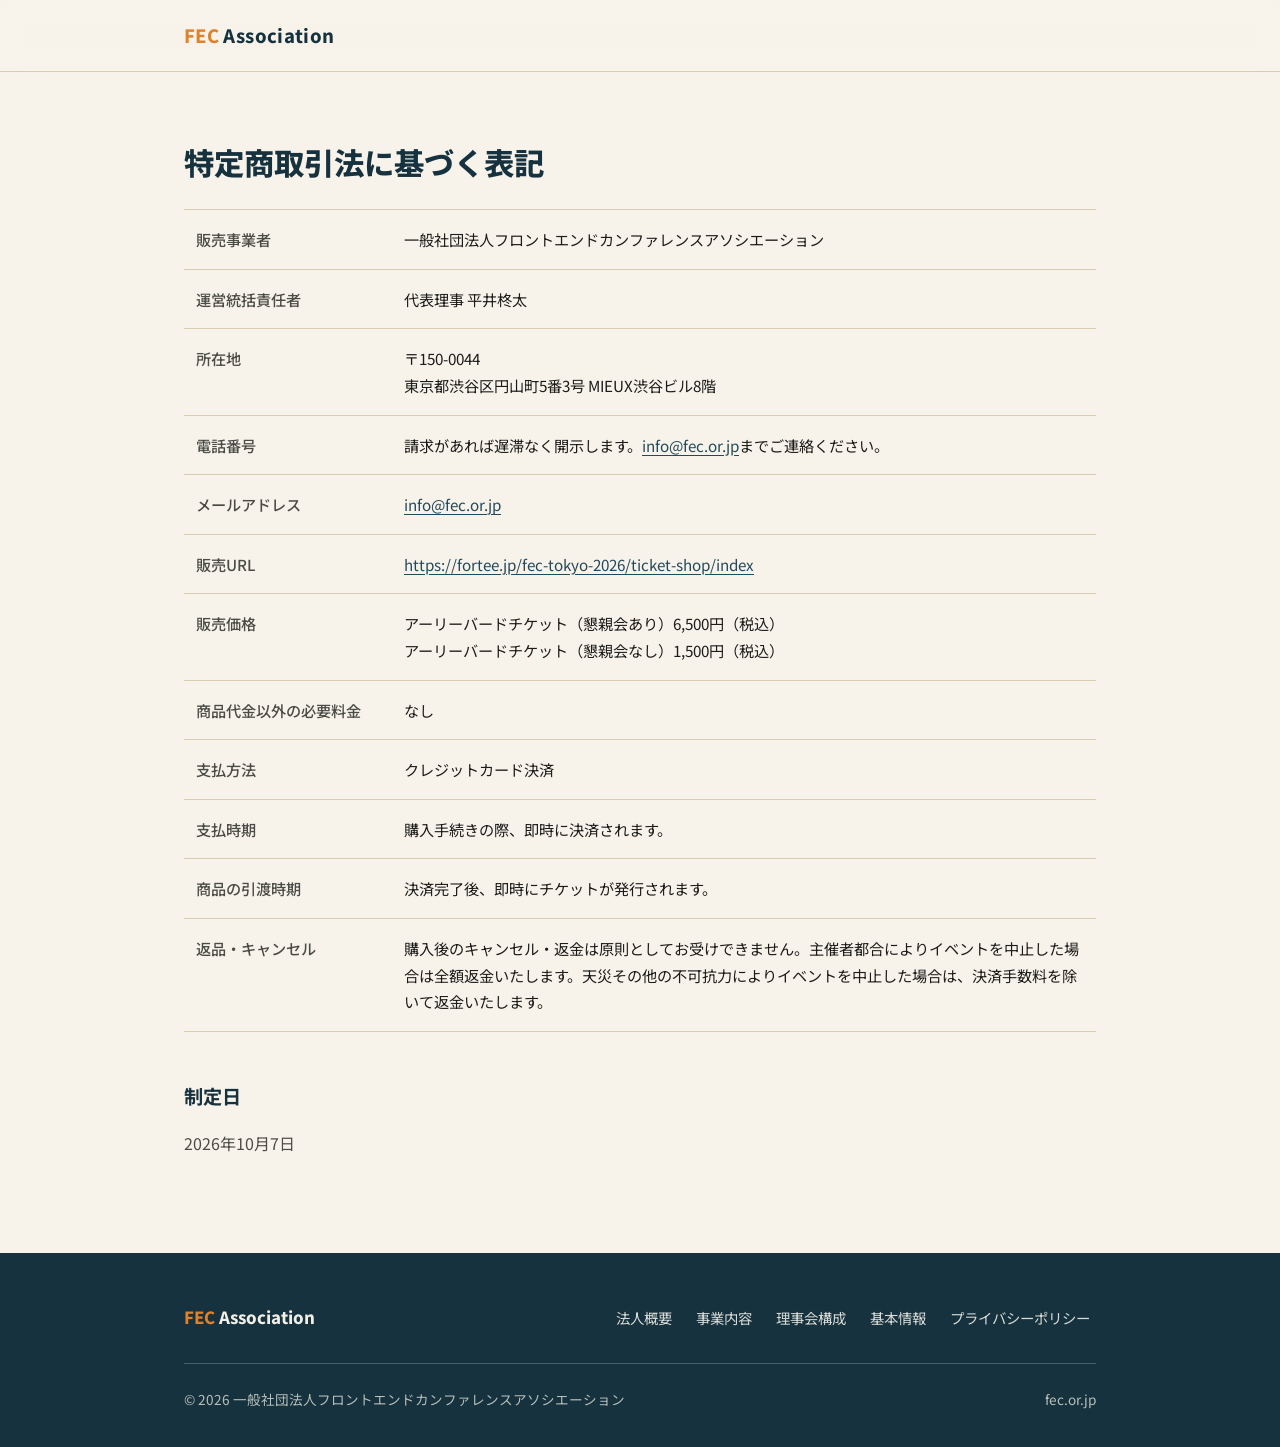
==== tokushoho/index.html @ ec1f245d "feat: 特定商取引法に基づく表記ページを追加 Claude-Session: https://claude.ai/code/session_01P4a1M5ZoJkzk1EMT51Tewt" ====
<!DOCTYPE html>
<html lang="ja">
<head>
<meta charset="UTF-8">
<meta name="viewport" content="width=device-width, initial-scale=1.0">
<title>特定商取引法に基づく表記 | 一般社団法人フロントエンドカンファレンスアソシエーション</title>
<meta name="description" content="一般社団法人フロントエンドカンファレンスアソシエーションの特定商取引法に基づく表記。">
<link rel="stylesheet" href="../style.css">
</head>
<body>

<a class="skip-link" href="#main">本文へスキップ</a>

<header>
  <div class="wrap">
    <a class="logo" href="https://fec.or.jp/" aria-label="公式サイトへ戻る"><span>FEC</span> Association</a>
  </div>
</header>

<main id="main">

<section class="profile policy" aria-labelledby="policy-title">
  <div class="wrap">
    <h1 id="policy-title">特定商取引法に基づく表記</h1>

    <dl>
      <div class="row">
        <dt>販売事業者</dt>
        <dd>一般社団法人フロントエンドカンファレンスアソシエーション</dd>
      </div>
      <div class="row">
        <dt>運営統括責任者</dt>
        <dd>代表理事 平井柊太</dd>
      </div>
      <div class="row">
        <dt>所在地</dt>
        <dd>〒150-0044<br>東京都渋谷区円山町5番3号 MIEUX渋谷ビル8階</dd>
      </div>
      <div class="row">
        <dt>電話番号</dt>
        <dd>請求があれば遅滞なく開示します。<a href="mailto:info@fec.or.jp">info@fec.or.jp</a>までご連絡ください。</dd>
      </div>
      <div class="row">
        <dt>メールアドレス</dt>
        <dd><a href="mailto:info@fec.or.jp">info@fec.or.jp</a></dd>
      </div>
      <div class="row">
        <dt>販売URL</dt>
        <dd><a href="https://fortee.jp/fec-tokyo-2026/ticket-shop/index">https://fortee.jp/fec-tokyo-2026/ticket-shop/index</a></dd>
      </div>
      <div class="row">
        <dt>販売価格</dt>
        <dd>アーリーバードチケット（懇親会あり）6,500円（税込）<br>アーリーバードチケット（懇親会なし）1,500円（税込）</dd>
      </div>
      <div class="row">
        <dt>商品代金以外の必要料金</dt>
        <dd>なし</dd>
      </div>
      <div class="row">
        <dt>支払方法</dt>
        <dd>クレジットカード決済</dd>
      </div>
      <div class="row">
        <dt>支払時期</dt>
        <dd>購入手続きの際、即時に決済されます。</dd>
      </div>
      <div class="row">
        <dt>商品の引渡時期</dt>
        <dd>決済完了後、即時にチケットが発行されます。</dd>
      </div>
      <div class="row">
        <dt>返品・キャンセル</dt>
        <dd>購入後のキャンセル・返金は原則としてお受けできません。主催者都合によりイベントを中止した場合は全額返金いたします。天災その他の不可抗力によりイベントを中止した場合は、決済手数料を除いて返金いたします。</dd>
      </div>
    </dl>

    <div class="prose">
      <h2>制定日</h2>
      <p>2026年10月7日</p>
    </div>
  </div>
</section>

</main>

<footer>
  <div class="wrap">
    <div class="footer-main">
      <div class="footer-logo"><span>FEC</span> Association</div>
      <nav aria-label="フッターナビゲーション">
        <ul>
          <li><a href="https://fec.or.jp/#about">法人概要</a></li>
          <li><a href="https://fec.or.jp/#purpose">事業内容</a></li>
          <li><a href="https://fec.or.jp/#board">理事会構成</a></li>
          <li><a href="https://fec.or.jp/#profile">基本情報</a></li>
          <li><a href="https://fec.or.jp/privacy.html">プライバシーポリシー</a></li>
        </ul>
      </nav>
    </div>
    <div class="footer-meta">
      <div>&copy; 2026 一般社団法人フロントエンドカンファレンスアソシエーション</div>
      <div>fec.or.jp</div>
    </div>
  </div>
</footer>

</body>
</html>
---- style.css ----
@import url("https://fonts.googleapis.com/css2?family=Noto+Sans+JP:wght@400;500;700;800&display=swap");

:root {
  --font-sans: "Noto Sans JP", sans-serif;
  --primary: #16323f;
  --primary-soft: #23495a;
  --accent: #e0812c;
  /* 小さめテキスト用のアクセント。--surface / --surface-alt 上で WCAG AA (4.5:1) を満たす */
  --accent-text: #9a520d;
  --surface: #f7f3ea;
  --surface-alt: #eee6d3;
  --text: #1c1c1a;
  --text-soft: #4c4c47;
  --border: #d8cdb3;
  --max-width: 960px;
  --header-height: 72px;
}

* {
  box-sizing: border-box;
}

html {
  scroll-behavior: smooth;
}

@media (prefers-reduced-motion: reduce) {
  html {
    scroll-behavior: auto;
  }
}

body {
  margin: 0;
  background: var(--surface);
  color: var(--text);
  font-family: var(--font-sans);
  line-height: 1.75;
  font-size: 16px;
}

h1, h2, h3 {
  font-family: var(--font-sans);
  color: var(--primary);
  margin: 0;
}

a {
  color: var(--primary-soft);
}

:focus-visible {
  outline: 2px solid var(--primary);
  outline-offset: 3px;
  border-radius: 2px;
}

.wrap {
  max-width: var(--max-width);
  margin: 0 auto;
  padding: 0 24px;
}

.prose {
  color: var(--text-soft);
  max-width: 60ch;
}

.prose p {
  margin: 0;
}

.prose p + p {
  margin-top: 1em;
}

.visually-hidden {
  position: absolute;
  width: 1px;
  height: 1px;
  margin: -1px;
  padding: 0;
  overflow: hidden;
  clip: rect(0 0 0 0);
  white-space: nowrap;
  border: 0;
}

.skip-link {
  position: absolute;
  top: 8px;
  left: 8px;
  z-index: 100;
  padding: 10px 18px;
  background: var(--primary);
  color: #fff;
  text-decoration: none;
  font-size: 0.9rem;
  border-radius: 4px;
  transform: translateY(calc(-100% - 16px));
}

.skip-link:focus {
  transform: none;
}

/* header */
header {
  position: sticky;
  top: 0;
  z-index: 50;
  min-height: var(--header-height);
  display: flex;
  align-items: center;
  background: rgba(247, 243, 234, 0.92);
  backdrop-filter: blur(8px);
  -webkit-backdrop-filter: blur(8px);
  border-bottom: 1px solid var(--border);
}

header .wrap {
  width: 100%;
  display: flex;
  justify-content: space-between;
  align-items: center;
  flex-wrap: wrap;
  gap: 8px 12px;
  padding-top: 12px;
  padding-bottom: 12px;
}

.logo {
  font-family: var(--font-sans);
  font-weight: 800;
  font-size: 1.15rem;
  letter-spacing: 0.02em;
  color: var(--primary);
  text-decoration: none;
}

.logo span {
  color: var(--accent);
}

nav ul {
  list-style: none;
  display: flex;
  flex-wrap: wrap;
  gap: 4px 8px;
  margin: 0;
  padding: 0;
  font-size: 0.9rem;
}

header nav a {
  display: inline-block;
  padding: 6px 10px;
  text-decoration: none;
  color: var(--text-soft);
  border-radius: 4px;
}

header nav a:hover,
header nav a[aria-current] {
  color: var(--primary);
  background: var(--surface-alt);
}

/* アンカー移動時に固定ヘッダーへ隠れないようにする */
section[id] {
  scroll-margin-top: calc(var(--header-height) + 16px);
}

/* section heading system */
.section-head {
  margin-bottom: 32px;
}

.section-head .label {
  display: block;
  font-size: 0.8rem;
  letter-spacing: 0.16em;
  color: var(--accent-text);
  font-weight: 700;
}

.section-head h2 {
  font-size: 1.7rem;
  font-weight: 800;
  margin-top: 8px;
  padding-bottom: 14px;
  border-bottom: 1px solid var(--border);
  position: relative;
}

.section-head h2::after {
  content: "";
  position: absolute;
  left: 0;
  bottom: -1px;
  width: 48px;
  height: 2px;
  background: var(--accent);
}

/* hero */
.hero {
  padding: 88px 0 72px;
}

.hero .eyebrow {
  display: inline-block;
  font-size: 0.8rem;
  letter-spacing: 0.18em;
  color: var(--accent-text);
  font-weight: 700;
  margin-bottom: 18px;
}

.hero h1 {
  font-size: clamp(1.6rem, 6.4vw, 3.2rem);
  font-weight: 800;
  line-height: 1.45;
  max-width: 22ch;
}

/* 文節単位で改行させ、小書き文字などでの不自然な折り返しを防ぐ */
.hero h1 span {
  display: inline-block;
}

.hero p {
  margin-top: 28px;
  max-width: 46ch;
  color: var(--text-soft);
  font-size: 1.05rem;
}

/* about */
.about {
  padding: 40px 0 96px;
}

.about .wrap {
  display: grid;
  grid-template-columns: 1fr 1.4fr;
  gap: 48px;
  align-items: start;
}

.about .section-head {
  margin-bottom: 0;
}

/* purpose list */
.purpose {
  padding: 72px 0;
  background: var(--surface-alt);
  border-top: 1px solid var(--border);
  border-bottom: 1px solid var(--border);
}

.purpose .sub {
  color: var(--text-soft);
  margin: -16px 0 40px;
}

.purpose ol {
  list-style: none;
  margin: 0;
  padding: 0;
  counter-reset: item;
}

.purpose li {
  counter-increment: item;
  display: flex;
  gap: 20px;
  padding: 18px 0;
  border-bottom: 1px solid var(--border);
}

.purpose li:last-child {
  border-bottom: none;
}

.purpose li::before {
  content: counter(item, decimal-leading-zero);
  font-family: var(--font-sans);
  font-weight: 700;
  color: var(--accent-text);
  font-size: 1.05rem;
  flex-shrink: 0;
  width: 2.4em;
}

.purpose li span {
  color: var(--text-soft);
}

/* board */
.board {
  padding: 88px 0 64px;
}

table {
  width: 100%;
  border-collapse: collapse;
}

th, td {
  text-align: left;
  padding: 16px 12px;
  border-bottom: 1px solid var(--border);
  font-size: 0.95rem;
}

th {
  color: var(--text-soft);
  font-weight: 500;
  width: 10em;
  vertical-align: top;
}

/* profile */
.profile {
  padding: 48px 0 96px;
}

.profile dl {
  margin: 0;
}

.profile .row {
  display: grid;
  grid-template-columns: 10em 1fr;
  gap: 16px;
  padding: 16px 12px;
  border-bottom: 1px solid var(--border);
}

.profile dt {
  color: var(--text-soft);
  font-weight: 500;
  font-size: 0.95rem;
}

.profile dd {
  margin: 0;
  font-size: 0.95rem;
  color: var(--text);
}

.profile dd a {
  color: var(--primary-soft);
  text-underline-offset: 3px;
}

/* policy */
.policy {
  padding: 64px 0 96px;
}

.policy h1 {
  font-size: 1.9rem;
  font-weight: 800;
  padding-bottom: 20px;
  border-bottom: 1px solid var(--border);
}

/* 長い項目名が折り返されないよう、ラベル列を広げる */
.policy .row {
  grid-template-columns: 12em 1fr;
}

.policy h2 {
  font-size: 1.2rem;
  font-weight: 700;
  margin-top: 48px;
  margin-bottom: 16px;
}

/* footer */
footer {
  background: var(--primary);
  color: #d9dcd6;
  padding: 48px 0 36px;
  font-size: 0.85rem;
}

.footer-main {
  display: flex;
  justify-content: space-between;
  align-items: baseline;
  flex-wrap: wrap;
  gap: 16px;
  padding-bottom: 28px;
  margin-bottom: 24px;
  border-bottom: 1px solid rgba(217, 220, 214, 0.25);
}

.footer-logo {
  font-family: var(--font-sans);
  font-weight: 800;
  font-size: 1.05rem;
  color: #f2efe6;
}

.footer-logo span {
  color: var(--accent);
}

footer nav ul {
  gap: 4px 12px;
}

footer nav a {
  display: inline-block;
  padding: 4px 6px;
  color: #d9dcd6;
  text-decoration: none;
}

footer nav a:hover {
  color: #fff;
  text-decoration: underline;
  text-underline-offset: 3px;
}

.footer-meta {
  display: flex;
  justify-content: space-between;
  flex-wrap: wrap;
  gap: 12px;
  color: #b8bfb9;
}

/* responsive */
@media (max-width: 720px) {
  .about .wrap {
    grid-template-columns: 1fr;
    gap: 24px;
  }

  .profile .row {
    grid-template-columns: 1fr;
    gap: 4px;
  }

  th {
    width: 7em;
  }
}
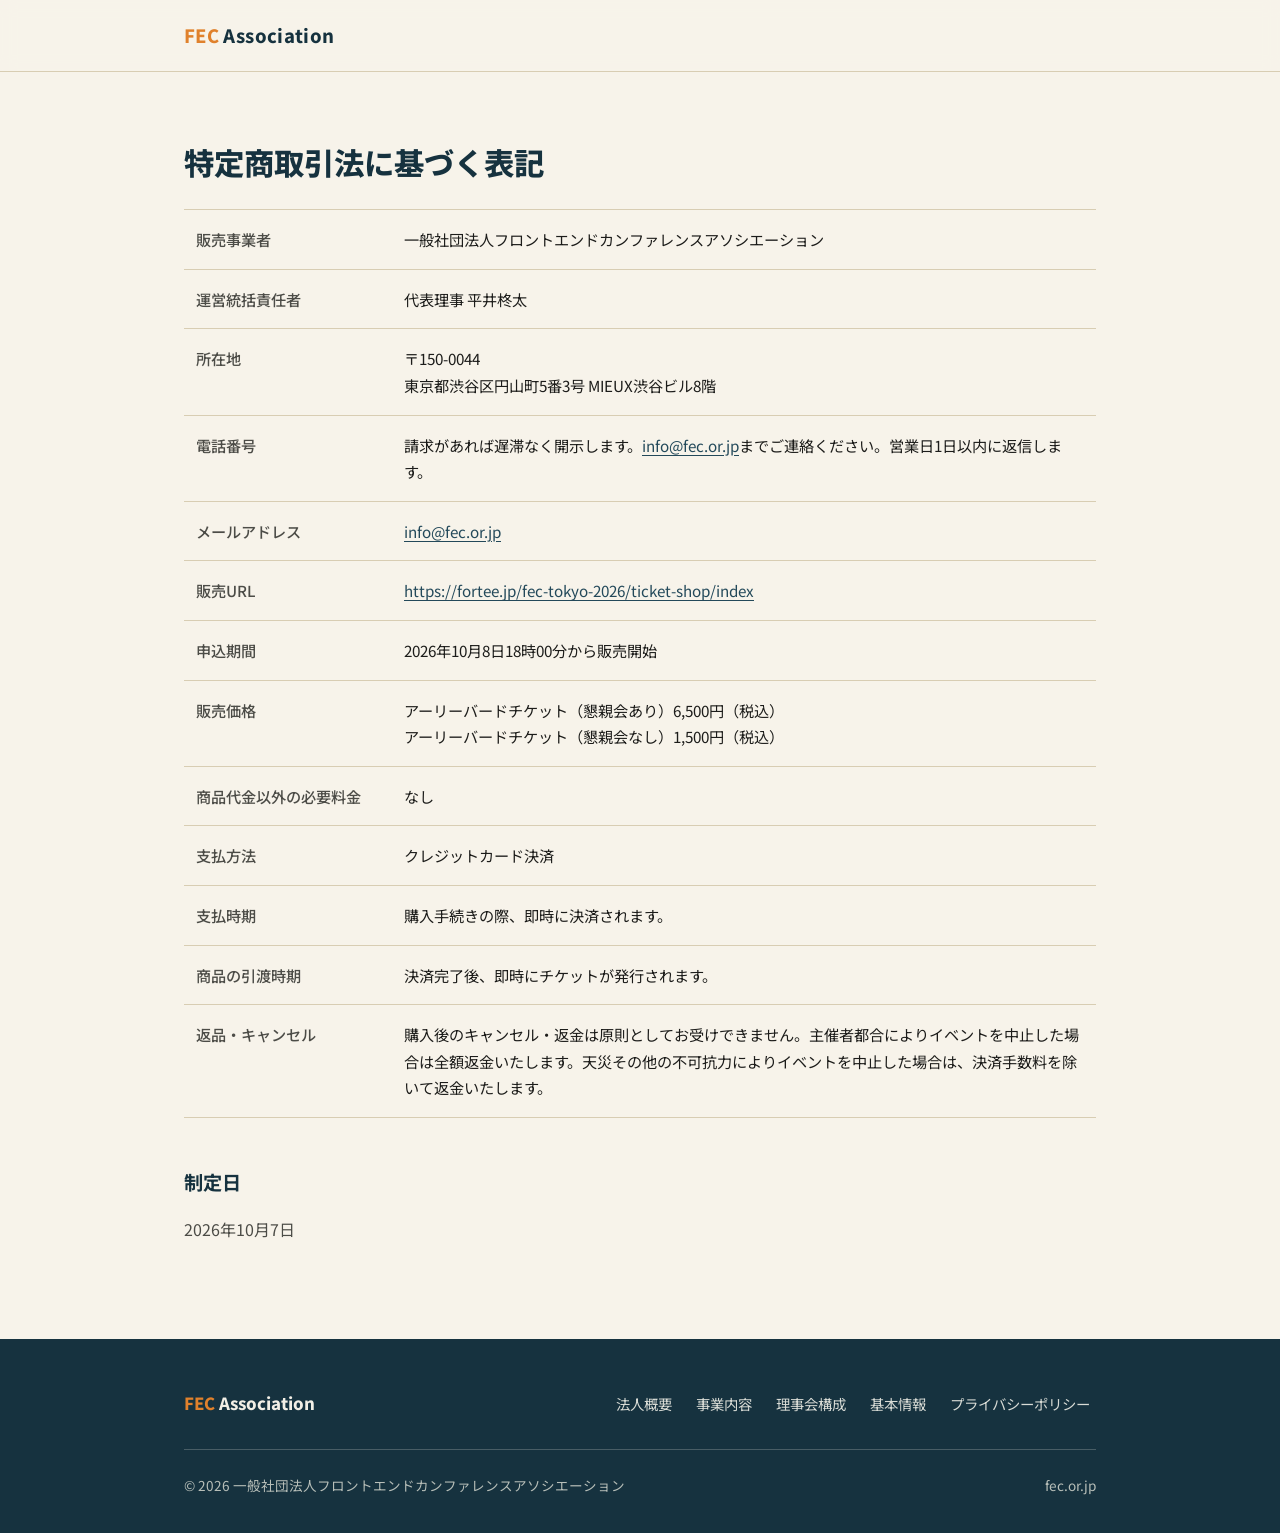
==== commit 1de20955: "fix: 特定商取引法表記に申込期間を追加し電話番号の請求時開示の対応期限を明記 Claude-Session: https://claude.ai/code/session_01P4a1M5ZoJk" ====
--- a/tokushoho/index.html
+++ b/tokushoho/index.html
@@ -38,7 +38,7 @@
       </div>
       <div class="row">
         <dt>電話番号</dt>
-        <dd>請求があれば遅滞なく開示します。<a href="mailto:info@fec.or.jp">info@fec.or.jp</a>までご連絡ください。</dd>
+        <dd>請求があれば遅滞なく開示します。<a href="mailto:info@fec.or.jp">info@fec.or.jp</a>までご連絡ください。営業日1日以内に返信します。</dd>
       </div>
       <div class="row">
         <dt>メールアドレス</dt>
@@ -47,6 +47,10 @@
       <div class="row">
         <dt>販売URL</dt>
         <dd><a href="https://fortee.jp/fec-tokyo-2026/ticket-shop/index">https://fortee.jp/fec-tokyo-2026/ticket-shop/index</a></dd>
+      </div>
+      <div class="row">
+        <dt>申込期間</dt>
+        <dd>2026年10月8日18時00分から販売開始</dd>
       </div>
       <div class="row">
         <dt>販売価格</dt>
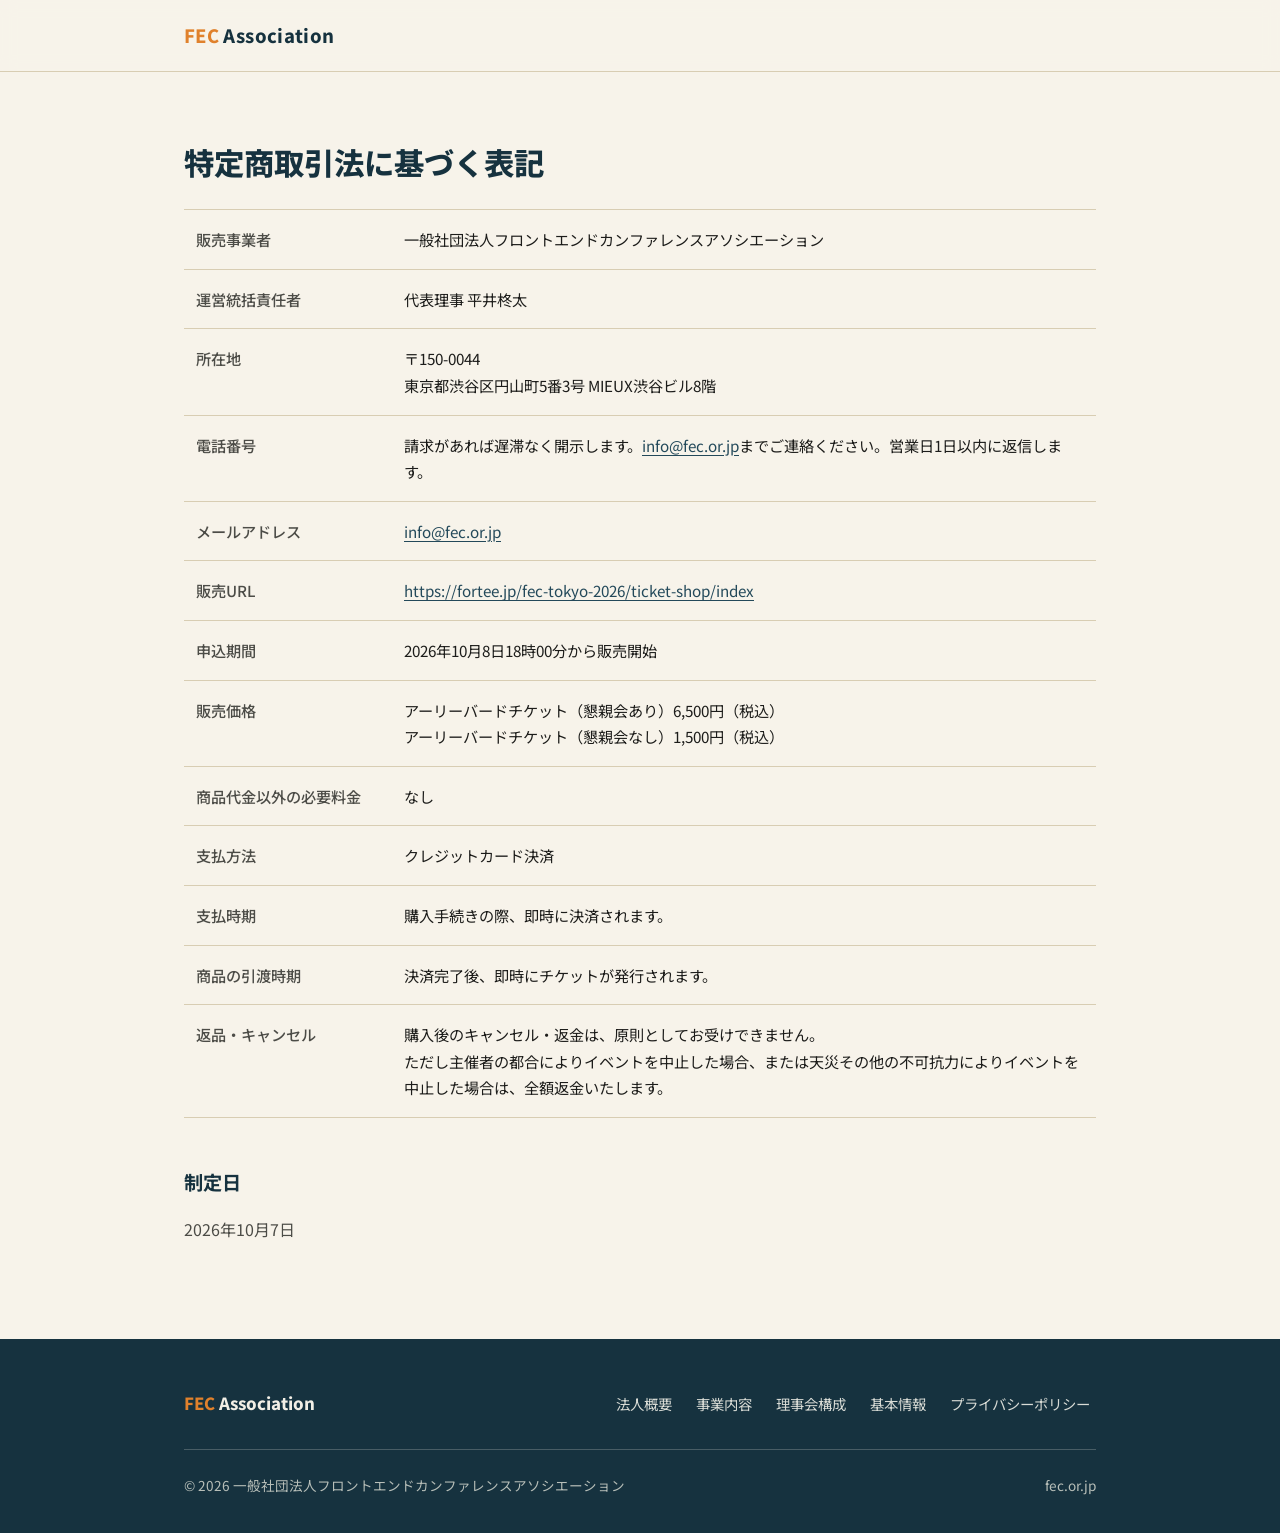
==== commit b51373cf: "fix: 特定商取引法表記の返品・キャンセル文言を更新し不可抗力による中止時も全額返金に変更 Claude-Session: https://claude.ai/code/session_01Goaq" ====
--- a/tokushoho/index.html
+++ b/tokushoho/index.html
@@ -74,7 +74,7 @@
       </div>
       <div class="row">
         <dt>返品・キャンセル</dt>
-        <dd>購入後のキャンセル・返金は原則としてお受けできません。主催者都合によりイベントを中止した場合は全額返金いたします。天災その他の不可抗力によりイベントを中止した場合は、決済手数料を除いて返金いたします。</dd>
+        <dd>購入後のキャンセル・返金は、原則としてお受けできません。<br>ただし主催者の都合によりイベントを中止した場合、または天災その他の不可抗力によりイベントを中止した場合は、全額返金いたします。</dd>
       </div>
     </dl>
 
